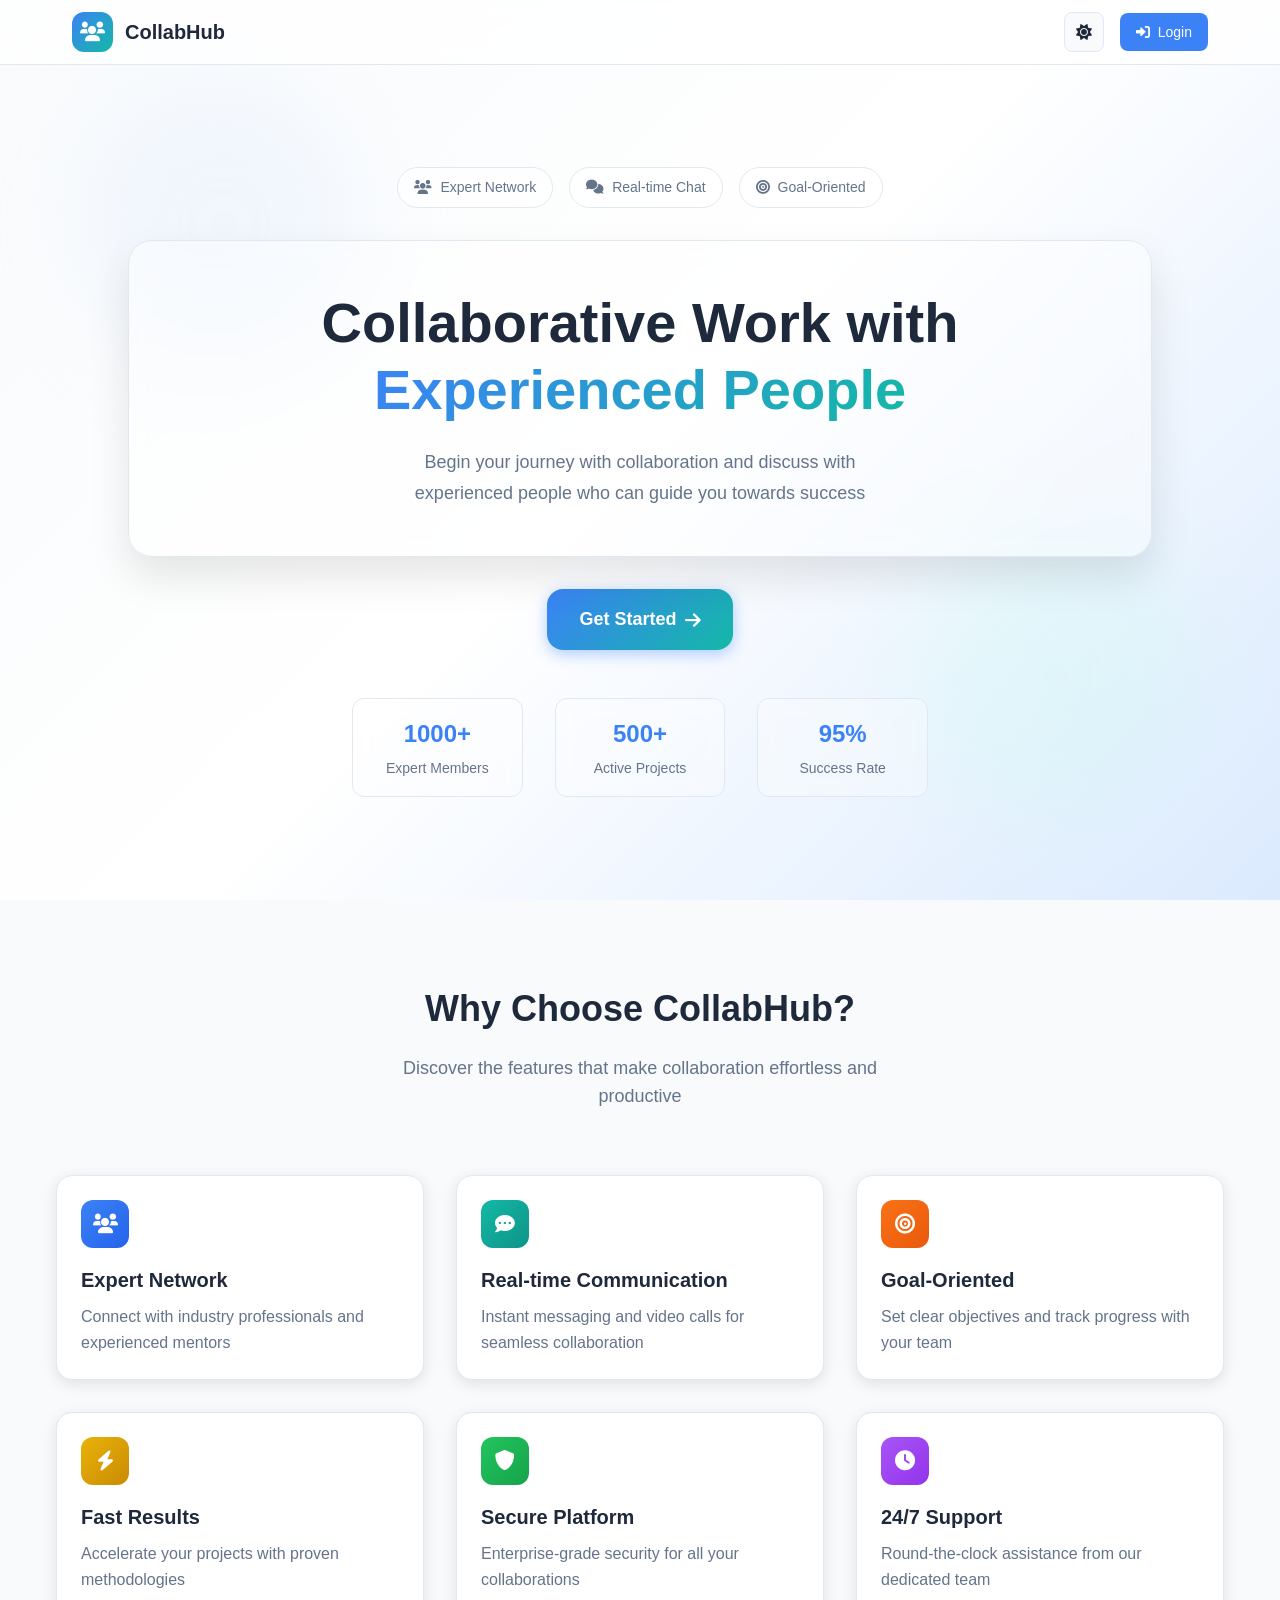
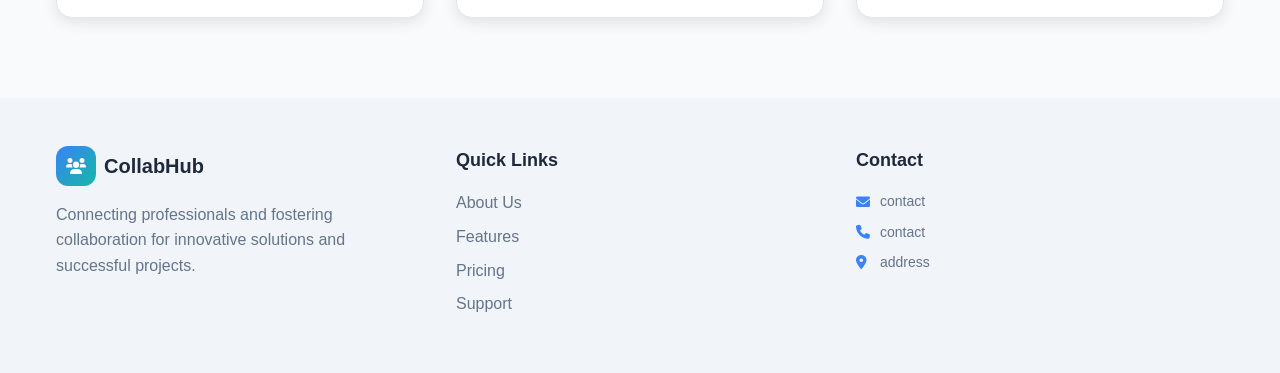
==== index.html @ 05224638 "Landing Page" ====
<!DOCTYPE html>
<html lang="en">
<head>
    <meta charset="UTF-8">
    <meta name="viewport" content="width=device-width, initial-scale=1.0">
    <meta name="description" content="CollabHub - Connect with experienced professionals for collaborative work and mentorship">
    <meta name="keywords" content="collaboration, mentorship, professional network, teamwork">
    <title>CollabHub - Collaborative Platform</title>
    <link rel="stylesheet" href="styles.css">
    <link href="https://cdnjs.cloudflare.com/ajax/libs/font-awesome/6.0.0/css/all.min.css" rel="stylesheet">
    <link rel="preconnect" href="https://fonts.googleapis.com">
    <link rel="preconnect" href="https://fonts.gstatic.com" crossorigin>
</head>
<body>
    <header class="header">
        <div class="container">
            <div class="nav-wrapper">
                <a href="#" class="logo">
                    <div class="logo-icon">
                        <i class="fas fa-users"></i>
                    </div>
                    <span class="logo-text">CollabHub</span>
                </a>

                <nav class="nav-menu">
                    <div class="nav-items">
                        <button class="theme-toggle" id="themeToggle" aria-label="Toggle theme">
                            <i class="fas fa-sun" id="themeIcon"></i>
                        </button>
                        <a href="#" class="login-btn" onclick="handleLogin(); return false;">
                            <i class="fas fa-sign-in-alt"></i>
                            <span>Login</span>
                        </a>
                    </div>
                </nav>
            </div>
        </div>
    </header>

    <section class="hero">
        <div class="hero-background">
            <div class="bg-decoration bg-decoration-1"></div>
            <div class="bg-decoration bg-decoration-2"></div>
        </div>
        
        <div class="container">
            <div class="hero-content">
                <div class="feature-badges">
                    <div class="badge">
                        <i class="fas fa-users"></i>
                        <span>Expert Network</span>
                    </div>
                    <div class="badge">
                        <i class="fas fa-comments"></i>
                        <span>Real-time Chat</span>
                    </div>
                    <div class="badge">
                        <i class="fas fa-bullseye"></i>
                        <span>Goal-Oriented</span>
                    </div>
                </div>

                <div class="hero-main">
                    <h1 class="hero-title">
                        Collaborative Work with
                        <span class="gradient-text">Experienced People</span>
                    </h1>
                    
                    <p class="hero-description">
                        Begin your journey with collaboration and discuss with experienced people who can guide you towards success
                    </p>
                </div>

                <a href="#" class="cta-button" onclick="handleGetStarted(); return false;">
                    <span>Get Started</span>
                    <i class="fas fa-arrow-right"></i>
                </a>

                <div class="trust-indicators">
                    <div class="indicator">
                        <div class="indicator-number">1000+</div>
                        <div class="indicator-label">Expert Members</div>
                    </div>
                    <div class="indicator">
                        <div class="indicator-number">500+</div>
                        <div class="indicator-label">Active Projects</div>
                    </div>
                    <div class="indicator">
                        <div class="indicator-number">95%</div>
                        <div class="indicator-label">Success Rate</div>
                    </div>
                </div>
            </div>
        </div>
    </section>

    <section class="features">
        <div class="container">
            <div class="section-header">
                <h2>Why Choose CollabHub?</h2>
                <p>Discover the features that make collaboration effortless and productive</p>
            </div>

            <div class="features-grid">
                <div class="feature-card">
                    <div class="feature-icon blue">
                        <i class="fas fa-users"></i>
                    </div>
                    <h3>Expert Network</h3>
                    <p>Connect with industry professionals and experienced mentors</p>
                </div>

                <div class="feature-card">
                    <div class="feature-icon teal">
                        <i class="fas fa-comment-dots"></i>
                    </div>
                    <h3>Real-time Communication</h3>
                    <p>Instant messaging and video calls for seamless collaboration</p>
                </div>

                <div class="feature-card">
                    <div class="feature-icon orange">
                        <i class="fas fa-bullseye"></i>
                    </div>
                    <h3>Goal-Oriented</h3>
                    <p>Set clear objectives and track progress with your team</p>
                </div>

                <div class="feature-card">
                    <div class="feature-icon yellow">
                        <i class="fas fa-bolt"></i>
                    </div>
                    <h3>Fast Results</h3>
                    <p>Accelerate your projects with proven methodologies</p>
                </div>

                <div class="feature-card">
                    <div class="feature-icon green">
                        <i class="fas fa-shield-alt"></i>
                    </div>
                    <h3>Secure Platform</h3>
                    <p>Enterprise-grade security for all your collaborations</p>
                </div>

                <div class="feature-card">
                    <div class="feature-icon purple">
                        <i class="fas fa-clock"></i>
                    </div>
                    <h3>24/7 Support</h3>
                    <p>Round-the-clock assistance from our dedicated team</p>
                </div>
            </div>
        </div>
    </section>

    <footer class="footer">
        <div class="container">
            <div class="footer-content">
                <!-- Logo and description -->
                <div class="footer-section">
                    <div class="footer-logo">
                        <div class="logo-icon" style="padding: 0.375rem; font-size: 1rem;">
                            <i class="fas fa-users"></i>
                        </div>
                        <span class="logo-text">CollabHub</span>
                    </div>
                    <p class="footer-description">
                        Connecting professionals and fostering collaboration for innovative solutions and successful projects.
                    </p>
                </div>

                <div class="footer-section">
                    <h3>Quick Links</h3>
                    <ul class="footer-links">
                        <li><a href="#" onclick="alert('About Us page coming soon!'); return false;">About Us</a></li>
                        <li><a href="#features">Features</a></li>
                        <li><a href="#" onclick="alert('Pricing page coming soon!'); return false;">Pricing</a></li>
                        <li><a href="#" onclick="alert('Support page coming soon!'); return false;">Support</a></li>
                    </ul>
                </div>

                <div class="footer-section">
                    <h3>Contact</h3>
                    <div class="contact-info">
                        <div class="contact-item">
                            <i class="fas fa-envelope"></i>
                            <span>contact</span>
                        </div>
                        <div class="contact-item">
                            <i class="fas fa-phone"></i>
                            <span>contact</span>
                        </div>
                        <div class="contact-item">
                            <i class="fas fa-map-marker-alt"></i>
                            <span>address</span>
                        </div>
                    </div>
                </div>
            </div>
        </div>
    </footer>

    <script src="script.js"></script>
</body>
</html>
---- styles.css ----
:root {
  --bg-primary: #ffffff;
  --bg-secondary: #f8fafc;
  --bg-tertiary: #f1f5f9;
  --text-primary: #1e293b;
  --text-secondary: #64748b;
  --text-muted: #94a3b8;
  --border-color: #e2e8f0;
  --shadow-light: rgba(0, 0, 0, 0.1);
  --shadow-medium: rgba(0, 0, 0, 0.15);
  --shadow-heavy: rgba(0, 0, 0, 0.25);
  
  --color-blue: #3b82f6;
  --color-blue-dark: #2563eb;
  --color-teal: #14b8a6;
  --color-orange: #f97316;
  --color-yellow: #eab308;
  --color-green: #22c55e;
  --color-purple: #a855f7;
  
  --gradient-primary: linear-gradient(135deg, var(--color-blue), var(--color-teal));
  --gradient-text: linear-gradient(135deg, var(--color-blue), var(--color-teal));
}

[data-theme="dark"] {
  --bg-primary: #0f172a;
  --bg-secondary: #1e293b;
  --bg-tertiary: #334155;
  --text-primary: #f8fafc;
  --text-secondary: #cbd5e1;
  --text-muted: #94a3b8;
  --border-color: #334155;
  --shadow-light: rgba(0, 0, 0, 0.3);
  --shadow-medium: rgba(0, 0, 0, 0.4);
  --shadow-heavy: rgba(0, 0, 0, 0.6);
}

* {
  margin: 0;
  padding: 0;
  box-sizing: border-box;
}

html {
  scroll-behavior: smooth;
}

body {
  font-family: -apple-system, BlinkMacSystemFont, 'Segoe UI', Roboto, 'Helvetica Neue', Arial, sans-serif;
  line-height: 1.6;
  color: var(--text-primary);
  background-color: var(--bg-primary);
  transition: background-color 0.3s ease, color 0.3s ease;
  overflow-x: hidden;
}

.container {
  max-width: 1200px;
  margin: 0 auto;
  padding: 0 1rem;
}

.header {
  position: fixed;
  top: 0;
  left: 0;
  right: 0;
  background: rgba(255, 255, 255, 0.95);
  backdrop-filter: blur(10px);
  -webkit-backdrop-filter: blur(10px);
  border-bottom: 1px solid var(--border-color);
  z-index: 1000;
  transition: all 0.3s ease;
}

[data-theme="dark"] .header {
  background: rgba(15, 23, 42, 0.95);
}

.nav-wrapper {
  display: flex;
  justify-content: space-between;
  align-items: center;
  height: 4rem;
  max-width: 1200px;
  margin: 0 auto;
  padding: 0 1rem;
}

.logo {
  display: flex;
  align-items: center;
  gap: 0.75rem;
  text-decoration: none;
}

.logo-icon {
  background: var(--gradient-primary);
  padding: 0.5rem;
  border-radius: 0.75rem;
  color: white;
  font-size: 1.25rem;
  display: flex;
  align-items: center;
  justify-content: center;
  min-width: 2.5rem;
  height: 2.5rem;
}

.logo-text {
  font-size: 1.25rem;
  font-weight: 700;
  color: var(--text-primary);
}

.nav-items {
  display: flex;
  align-items: center;
  gap: 1rem;
}

.theme-toggle {
  background: var(--bg-secondary);
  border: 1px solid var(--border-color);
  border-radius: 0.5rem;
  padding: 0.5rem;
  cursor: pointer;
  transition: all 0.3s ease;
  color: var(--text-primary);
  font-size: 1rem;
  display: flex;
  align-items: center;
  justify-content: center;
  min-width: 2.5rem;
  height: 2.5rem;
}

.theme-toggle:hover {
  background: var(--bg-tertiary);
  transform: scale(1.05);
}

.login-btn {
  display: flex;
  align-items: center;
  gap: 0.5rem;
  background: var(--color-blue);
  color: white;
  border: none;
  padding: 0.5rem 1rem;
  border-radius: 0.5rem;
  font-weight: 500;
  cursor: pointer;
  transition: all 0.3s ease;
  text-decoration: none;
  font-size: 0.875rem;
}

.login-btn:hover {
  background: var(--color-blue-dark);
  transform: scale(1.05);
}

.hero {
  min-height: 100vh;
  display: flex;
  align-items: center;
  justify-content: center;
  position: relative;
  background: linear-gradient(135deg, var(--bg-secondary), var(--bg-primary), #dbeafe);
  padding: 6rem 1rem 2rem;
  overflow: hidden;
}

[data-theme="dark"] .hero {
  background: linear-gradient(135deg, var(--bg-secondary), var(--bg-primary), #1e3a8a);
}

.hero-background {
  position: absolute;
  inset: 0;
  overflow: hidden;
  pointer-events: none;
}

.bg-decoration {
  position: absolute;
  width: 18rem;
  height: 18rem;
  border-radius: 50%;
  filter: blur(3rem);
  opacity: 0.3;
  animation: float 6s ease-in-out infinite;
}

.bg-decoration-1 {
  top: 5rem;
  left: 5rem;
  background: #dbeafe;
  animation-delay: 0s;
}

.bg-decoration-2 {
  bottom: 5rem;
  right: 5rem;
  background: #ccfbf1;
  animation-delay: 3s;
}

[data-theme="dark"] .bg-decoration-1 {
  background: #1e3a8a;
}

[data-theme="dark"] .bg-decoration-2 {
  background: #134e4a;
}

@keyframes float {
  0%, 100% { transform: translateY(0px); }
  50% { transform: translateY(-20px); }
}

.hero-content {
  text-align: center;
  position: relative;
  z-index: 10;
  max-width: 64rem;
  margin: 0 auto;
  width: 100%;
}

.feature-badges {
  display: flex;
  justify-content: center;
  gap: 1rem;
  margin-bottom: 2rem;
  flex-wrap: wrap;
}

.badge {
  display: flex;
  align-items: center;
  gap: 0.5rem;
  background: rgba(255, 255, 255, 0.6);
  backdrop-filter: blur(10px);
  -webkit-backdrop-filter: blur(10px);
  padding: 0.5rem 1rem;
  border-radius: 2rem;
  border: 1px solid var(--border-color);
  font-size: 0.875rem;
  color: var(--text-secondary);
  transition: all 0.3s ease;
  white-space: nowrap;
}

[data-theme="dark"] .badge {
  background: rgba(30, 41, 59, 0.6);
}

.badge:hover {
  transform: translateY(-2px);
  box-shadow: 0 4px 12px var(--shadow-light);
}

.hero-main {
  background: rgba(255, 255, 255, 0.4);
  backdrop-filter: blur(10px);
  -webkit-backdrop-filter: blur(10px);
  border: 1px solid var(--border-color);
  border-radius: 1.5rem;
  padding: 3rem 2rem;
  margin-bottom: 2rem;
  box-shadow: 0 20px 40px var(--shadow-light);
  transition: all 0.3s ease;
}

[data-theme="dark"] .hero-main {
  background: rgba(30, 41, 59, 0.4);
}

.hero-main:hover {
  box-shadow: 0 25px 50px var(--shadow-medium);
}

.hero-title {
  font-size: clamp(2rem, 5vw, 3.5rem);
  font-weight: 700;
  line-height: 1.2;
  margin-bottom: 1.5rem;
  color: var(--text-primary);
}

.gradient-text {
  background: var(--gradient-text);
  -webkit-background-clip: text;
  background-clip: text;
  -webkit-text-fill-color: transparent;
  color: transparent;
}

.hero-description {
  font-size: clamp(1rem, 2.5vw, 1.125rem);
  color: var(--text-secondary);
  max-width: 32rem;
  margin: 0 auto;
  line-height: 1.7;
}

.cta-button {
  display: inline-flex;
  align-items: center;
  gap: 0.5rem;
  background: var(--gradient-primary);
  color: white;
  border: none;
  padding: 1rem 2rem;
  border-radius: 1rem;
  font-size: 1.125rem;
  font-weight: 600;
  cursor: pointer;
  transition: all 0.3s ease;
  box-shadow: 0 4px 15px rgba(59, 130, 246, 0.4);
  margin-bottom: 3rem;
  text-decoration: none;
}

.cta-button:hover {
  transform: scale(1.05);
  box-shadow: 0 8px 25px rgba(59, 130, 246, 0.6);
}

.cta-button i {
  transition: transform 0.3s ease;
}

.cta-button:hover i {
  transform: translateX(4px);
}

.trust-indicators {
  display: grid;
  grid-template-columns: repeat(auto-fit, minmax(150px, 1fr));
  gap: 2rem;
  max-width: 36rem;
  margin: 0 auto;
}

.indicator {
  background: rgba(255, 255, 255, 0.3);
  backdrop-filter: blur(10px);
  -webkit-backdrop-filter: blur(10px);
  border-radius: 0.75rem;
  padding: 1rem;
  border: 1px solid var(--border-color);
  transition: all 0.3s ease;
}

[data-theme="dark"] .indicator {
  background: rgba(30, 41, 59, 0.3);
}

.indicator:hover {
  transform: translateY(-4px);
  box-shadow: 0 8px 20px var(--shadow-light);
}

.indicator-number {
  font-size: 1.5rem;
  font-weight: 700;
  color: var(--color-blue);
  margin-bottom: 0.25rem;
}

.indicator-label {
  font-size: 0.875rem;
  color: var(--text-secondary);
}

.features {
  padding: 5rem 0;
  background: var(--bg-secondary);
}

.section-header {
  text-align: center;
  margin-bottom: 4rem;
}

.section-header h2 {
  font-size: clamp(1.875rem, 4vw, 2.25rem);
  font-weight: 700;
  color: var(--text-primary);
  margin-bottom: 1rem;
}

.section-header p {
  font-size: clamp(1rem, 2.5vw, 1.125rem);
  color: var(--text-secondary);
  max-width: 32rem;
  margin: 0 auto;
}

.features-grid {
  display: grid;
  grid-template-columns: repeat(auto-fit, minmax(280px, 1fr));
  gap: 2rem;
}

.feature-card {
  background: var(--bg-primary);
  border-radius: 1rem;
  padding: 1.5rem;
  box-shadow: 0 4px 15px var(--shadow-light);
  border: 1px solid var(--border-color);
  transition: all 0.3s ease;
}

.feature-card:hover {
  transform: translateY(-4px);
  box-shadow: 0 8px 25px var(--shadow-medium);
}

.feature-icon {
  width: 3rem;
  height: 3rem;
  border-radius: 0.75rem;
  display: flex;
  align-items: center;
  justify-content: center;
  margin-bottom: 1rem;
  font-size: 1.25rem;
  color: white;
}

.feature-icon.blue { background: linear-gradient(135deg, #3b82f6, #2563eb); }
.feature-icon.teal { background: linear-gradient(135deg, #14b8a6, #0d9488); }
.feature-icon.orange { background: linear-gradient(135deg, #f97316, #ea580c); }
.feature-icon.yellow { background: linear-gradient(135deg, #eab308, #ca8a04); }
.feature-icon.green { background: linear-gradient(135deg, #22c55e, #16a34a); }
.feature-icon.purple { background: linear-gradient(135deg, #a855f7, #9333ea); }

.feature-card h3 {
  font-size: 1.25rem;
  font-weight: 600;
  color: var(--text-primary);
  margin-bottom: 0.5rem;
}

.feature-card p {
  color: var(--text-secondary);
  line-height: 1.6;
}

/* Footer */
.footer {
  background: var(--bg-tertiary);
  color: var(--text-primary);
  padding: 3rem 0 1rem;
}

.footer-content {
  display: grid;
  grid-template-columns: repeat(auto-fit, minmax(250px, 1fr));
  gap: 2rem;
  margin-bottom: 2rem;
}

.footer-section h3 {
  font-size: 1.125rem;
  font-weight: 600;
  margin-bottom: 1rem;
  color: var(--text-primary);
}

.footer-logo {
  display: flex;
  align-items: center;
  gap: 0.5rem;
  margin-bottom: 1rem;
}

.footer-description {
  color: var(--text-secondary);
  line-height: 1.6;
  max-width: 20rem;
}

.footer-links {
  list-style: none;
}

.footer-links li {
  margin-bottom: 0.5rem;
}

.footer-links a {
  color: var(--text-secondary);
  text-decoration: none;
  transition: color 0.3s ease;
}

.footer-links a:hover {
  color: var(--text-primary);
}

.contact-info {
  display: flex;
  flex-direction: column;
  gap: 0.5rem;
}

.contact-item {
  display: flex;
  align-items: center;
  gap: 0.5rem;
  color: var(--text-secondary);
  font-size: 0.875rem;
}

.contact-item i {
  width: 1rem;
  color: var(--color-blue);
}

.footer-bottom {
  border-top: 1px solid var(--border-color);
  padding-top: 1rem;
  text-align: center;
}

.footer-bottom p {
  color: var(--text-secondary);
  font-size: 0.875rem;
}

@media (max-width: 1024px) {
  .container {
    padding: 0 1.5rem;
  }
  
  .hero {
    padding: 5rem 1.5rem 2rem;
  }
  
  .hero-main {
    padding: 2.5rem 1.5rem;
  }
  
  .trust-indicators {
    grid-template-columns: repeat(auto-fit, minmax(120px, 1fr));
    gap: 1.5rem;
  }
}

@media (max-width: 768px) {
  .nav-wrapper {
    padding: 0 1rem;
  }
  
  .logo-text {
    font-size: 1.125rem;
  }
  
  .nav-items {
    gap: 0.75rem;
  }
  
  .hero {
    padding: 5rem 1rem 2rem;
    min-height: 90vh;
  }
  
  .hero-content {
    max-width: 100%;
  }
  
  .feature-badges {
    gap: 0.5rem;
    justify-content: center;
  }
  
  .badge {
    font-size: 0.75rem;
    padding: 0.375rem 0.75rem;
  }
  
  .hero-main {
    padding: 2rem 1rem;
    margin-bottom: 1.5rem;
  }
  
  .hero-title {
    margin-bottom: 1rem;
  }
  
  .cta-button {
    padding: 0.875rem 1.5rem;
    font-size: 1rem;
    margin-bottom: 2rem;
  }
  
  .trust-indicators {
    grid-template-columns: 1fr;
    gap: 1rem;
    max-width: 20rem;
  }
  
  .features-grid {
    grid-template-columns: 1fr;
    gap: 1.5rem;
  }
  
  .footer-content {
    grid-template-columns: 1fr;
    text-align: center;
    gap: 1.5rem;
  }
  
  .section-header {
    margin-bottom: 3rem;
  }
}

@media (max-width: 480px) {
  .nav-items {
    gap: 0.5rem;
  }
  
  .login-btn span {
    display: none;
  }
  
  .login-btn {
    padding: 0.5rem;
    min-width: 2.5rem;
    justify-content: center;
  }
  
  .theme-toggle {
    padding: 0.375rem;
    min-width: 2.25rem;
    height: 2.25rem;
  }
  
  .hero {
    padding: 4rem 0.75rem 1.5rem;
  }
  
  .hero-main {
    padding: 1.5rem 1rem;
  }
  
  .feature-badges {
    flex-direction: column;
    align-items: center;
    gap: 0.5rem;
  }
  
  .badge {
    font-size: 0.75rem;
    padding: 0.25rem 0.75rem;
  }
  
  .cta-button {
    padding: 0.75rem 1.25rem;
    font-size: 0.875rem;
  }
  
  .trust-indicators {
    gap: 0.75rem;
  }
  
  .indicator {
    padding: 0.75rem;
  }
  
  .indicator-number {
    font-size: 1.25rem;
  }
  
  .indicator-label {
    font-size: 0.75rem;
  }
  
  .features {
    padding: 3rem 0;
  }
  
  .feature-card {
    padding: 1.25rem;
  }
}

@media (max-width: 320px) {
  .container {
    padding: 0 0.75rem;
  }
  
  .hero-content {
    padding: 0 0.5rem;
  }
  
  .hero-main {
    padding: 1.25rem 0.75rem;
  }
  
  .logo-text {
    font-size: 1rem;
  }
  
  .cta-button {
    padding: 0.625rem 1rem;
    font-size: 0.875rem;
  }
}

@media (prefers-reduced-motion: reduce) {
  * {
    animation-duration: 0.01ms !important;
    animation-iteration-count: 1 !important;
    transition-duration: 0.01ms !important;
  }
}

.keyboard-navigation *:focus {
  outline: 2px solid var(--color-blue);
  outline-offset: 2px;
}

@media (prefers-contrast: high) {
  :root {
    --border-color: #000000;
    --shadow-light: rgba(0, 0, 0, 0.5);
    --shadow-medium: rgba(0, 0, 0, 0.7);
  }
  
  [data-theme="dark"] {
    --border-color: #ffffff;
  }
}

@media print {
  .header,
  .theme-toggle,
  .login-btn,
  .cta-button {
    display: none;
  }
  
  .hero {
    min-height: auto;
    padding: 2rem 0;
  }
  
  .bg-decoration {
    display: none;
  }
}
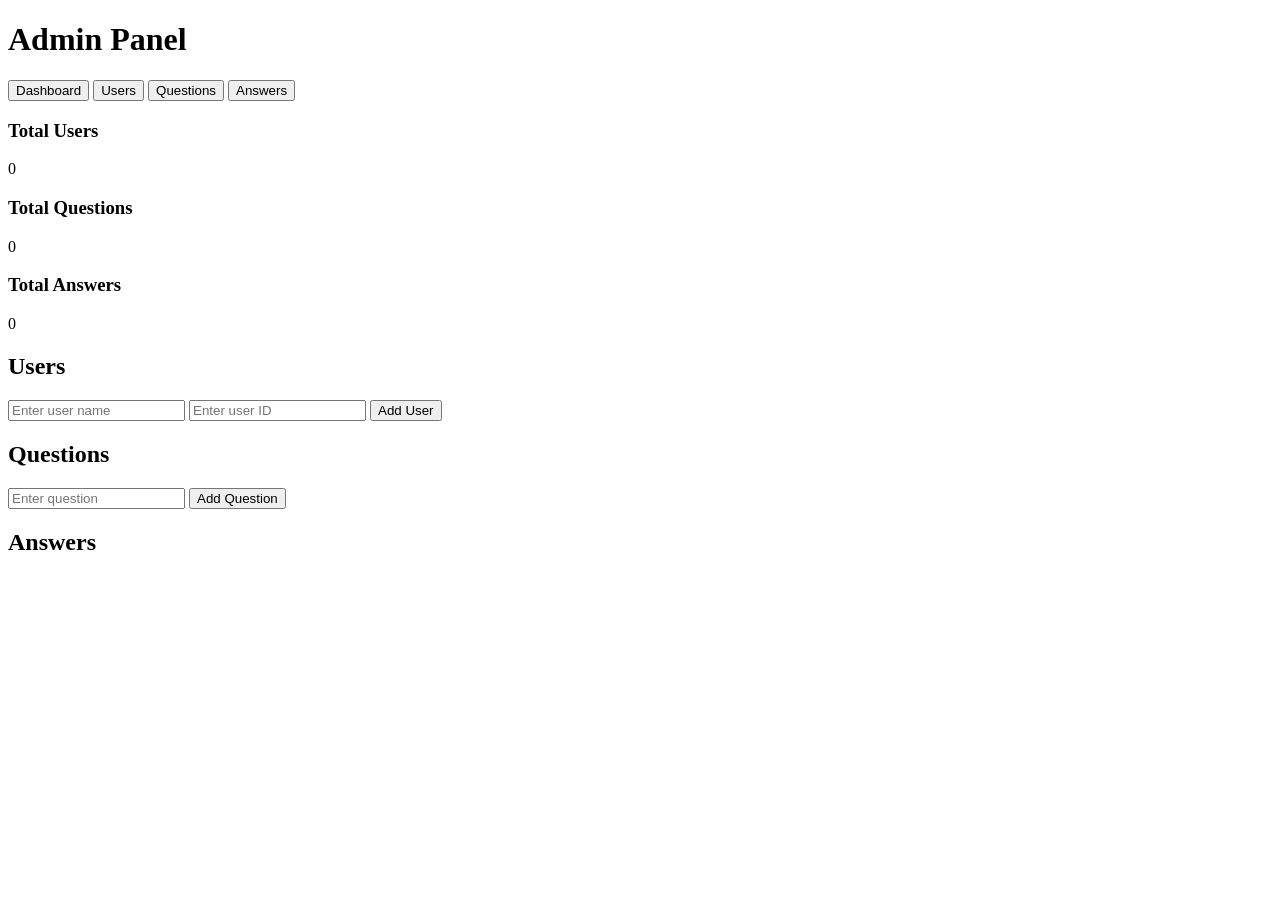
==== commit 7829f852: "Add files via upload" ====
--- a/index.html
+++ b/index.html
@@ -1,205 +1,62 @@
 <!DOCTYPE html>
 <html lang="en">
 <head>
-    <meta charset="UTF-8">
-    <meta name="viewport" content="width=device-width, initial-scale=1.0">
-    <meta name="description" content="CollabHub - Connect with experienced professionals for collaborative work and mentorship">
-    <meta name="keywords" content="collaboration, mentorship, professional network, teamwork">
-    <title>CollabHub - Collaborative Platform</title>
-    <link rel="stylesheet" href="styles.css">
-    <link href="https://cdnjs.cloudflare.com/ajax/libs/font-awesome/6.0.0/css/all.min.css" rel="stylesheet">
-    <link rel="preconnect" href="https://fonts.googleapis.com">
-    <link rel="preconnect" href="https://fonts.gstatic.com" crossorigin>
+  <meta charset="UTF-8" />
+  <meta name="viewport" content="width=device-width, initial-scale=1" />
+  <title>Admin Panel</title>
+  <link rel="stylesheet" href="style.css" />
 </head>
 <body>
-    <header class="header">
-        <div class="container">
-            <div class="nav-wrapper">
-                <a href="#" class="logo">
-                    <div class="logo-icon">
-                        <i class="fas fa-users"></i>
-                    </div>
-                    <span class="logo-text">CollabHub</span>
-                </a>
+  <header>
+    <h1>Admin Panel</h1>
+  </header>
 
-                <nav class="nav-menu">
-                    <div class="nav-items">
-                        <button class="theme-toggle" id="themeToggle" aria-label="Toggle theme">
-                            <i class="fas fa-sun" id="themeIcon"></i>
-                        </button>
-                        <a href="#" class="login-btn" onclick="handleLogin(); return false;">
-                            <i class="fas fa-sign-in-alt"></i>
-                            <span>Login</span>
-                        </a>
-                    </div>
-                </nav>
-            </div>
-        </div>
-    </header>
+  <nav>
+    <button class="active" onclick="showSection('dashboard', this)">Dashboard</button>
+    <button onclick="showSection('users', this)">Users</button>
+    <button onclick="showSection('questions', this)">Questions</button>
+    <button onclick="showSection('answers', this)">Answers</button>
+  </nav>
 
-    <section class="hero">
-        <div class="hero-background">
-            <div class="bg-decoration bg-decoration-1"></div>
-            <div class="bg-decoration bg-decoration-2"></div>
-        </div>
-        
-        <div class="container">
-            <div class="hero-content">
-                <div class="feature-badges">
-                    <div class="badge">
-                        <i class="fas fa-users"></i>
-                        <span>Expert Network</span>
-                    </div>
-                    <div class="badge">
-                        <i class="fas fa-comments"></i>
-                        <span>Real-time Chat</span>
-                    </div>
-                    <div class="badge">
-                        <i class="fas fa-bullseye"></i>
-                        <span>Goal-Oriented</span>
-                    </div>
-                </div>
-
-                <div class="hero-main">
-                    <h1 class="hero-title">
-                        Collaborative Work with
-                        <span class="gradient-text">Experienced People</span>
-                    </h1>
-                    
-                    <p class="hero-description">
-                        Begin your journey with collaboration and discuss with experienced people who can guide you towards success
-                    </p>
-                </div>
-
-                <a href="#" class="cta-button" onclick="handleGetStarted(); return false;">
-                    <span>Get Started</span>
-                    <i class="fas fa-arrow-right"></i>
-                </a>
-
-                <div class="trust-indicators">
-                    <div class="indicator">
-                        <div class="indicator-number">1000+</div>
-                        <div class="indicator-label">Expert Members</div>
-                    </div>
-                    <div class="indicator">
-                        <div class="indicator-number">500+</div>
-                        <div class="indicator-label">Active Projects</div>
-                    </div>
-                    <div class="indicator">
-                        <div class="indicator-number">95%</div>
-                        <div class="indicator-label">Success Rate</div>
-                    </div>
-                </div>
-            </div>
-        </div>
+  <main>
+    <section id="dashboard" class="active">
+      <div class="grid">
+        <div class="card stat-card"><h3>Total Users</h3><p id="userCount">0</p></div>
+        <div class="card stat-card"><h3>Total Questions</h3><p id="questionCount">0</p></div>
+        <div class="card stat-card"><h3>Total Answers</h3><p id="answerCount">0</p></div>
+      </div>
     </section>
 
-    <section class="features">
-        <div class="container">
-            <div class="section-header">
-                <h2>Why Choose CollabHub?</h2>
-                <p>Discover the features that make collaboration effortless and productive</p>
-            </div>
-
-            <div class="features-grid">
-                <div class="feature-card">
-                    <div class="feature-icon blue">
-                        <i class="fas fa-users"></i>
-                    </div>
-                    <h3>Expert Network</h3>
-                    <p>Connect with industry professionals and experienced mentors</p>
-                </div>
-
-                <div class="feature-card">
-                    <div class="feature-icon teal">
-                        <i class="fas fa-comment-dots"></i>
-                    </div>
-                    <h3>Real-time Communication</h3>
-                    <p>Instant messaging and video calls for seamless collaboration</p>
-                </div>
-
-                <div class="feature-card">
-                    <div class="feature-icon orange">
-                        <i class="fas fa-bullseye"></i>
-                    </div>
-                    <h3>Goal-Oriented</h3>
-                    <p>Set clear objectives and track progress with your team</p>
-                </div>
-
-                <div class="feature-card">
-                    <div class="feature-icon yellow">
-                        <i class="fas fa-bolt"></i>
-                    </div>
-                    <h3>Fast Results</h3>
-                    <p>Accelerate your projects with proven methodologies</p>
-                </div>
-
-                <div class="feature-card">
-                    <div class="feature-icon green">
-                        <i class="fas fa-shield-alt"></i>
-                    </div>
-                    <h3>Secure Platform</h3>
-                    <p>Enterprise-grade security for all your collaborations</p>
-                </div>
-
-                <div class="feature-card">
-                    <div class="feature-icon purple">
-                        <i class="fas fa-clock"></i>
-                    </div>
-                    <h3>24/7 Support</h3>
-                    <p>Round-the-clock assistance from our dedicated team</p>
-                </div>
-            </div>
-        </div>
+    <!-- Users -->
+    <section id="users">
+      <div class="card">
+        <h2>Users</h2>
+        <input type="text" id="userName" placeholder="Enter user name" />
+        <input type="text" id="userId" placeholder="Enter user ID" />
+        <button class="btn btn-add" onclick="addUser()">Add User</button>
+        <div id="userList"></div>
+      </div>
     </section>
 
-    <footer class="footer">
-        <div class="container">
-            <div class="footer-content">
-                <!-- Logo and description -->
-                <div class="footer-section">
-                    <div class="footer-logo">
-                        <div class="logo-icon" style="padding: 0.375rem; font-size: 1rem;">
-                            <i class="fas fa-users"></i>
-                        </div>
-                        <span class="logo-text">CollabHub</span>
-                    </div>
-                    <p class="footer-description">
-                        Connecting professionals and fostering collaboration for innovative solutions and successful projects.
-                    </p>
-                </div>
+    <!-- Questions -->
+    <section id="questions">
+      <div class="card">
+        <h2>Questions</h2>
+        <input type="text" id="questionText" placeholder="Enter question" />
+        <button class="btn btn-add" onclick="addQuestion()">Add Question</button>
+        <div id="questionList"></div>
+      </div>
+    </section>
 
-                <div class="footer-section">
-                    <h3>Quick Links</h3>
-                    <ul class="footer-links">
-                        <li><a href="#" onclick="alert('About Us page coming soon!'); return false;">About Us</a></li>
-                        <li><a href="#features">Features</a></li>
-                        <li><a href="#" onclick="alert('Pricing page coming soon!'); return false;">Pricing</a></li>
-                        <li><a href="#" onclick="alert('Support page coming soon!'); return false;">Support</a></li>
-                    </ul>
-                </div>
+    <!-- Answers -->
+    <section id="answers">
+      <div class="card">
+        <h2>Answers</h2>
+        <div id="answerOverview"></div>
+      </div>
+    </section>
+  </main>
 
-                <div class="footer-section">
-                    <h3>Contact</h3>
-                    <div class="contact-info">
-                        <div class="contact-item">
-                            <i class="fas fa-envelope"></i>
-                            <span>contact</span>
-                        </div>
-                        <div class="contact-item">
-                            <i class="fas fa-phone"></i>
-                            <span>contact</span>
-                        </div>
-                        <div class="contact-item">
-                            <i class="fas fa-map-marker-alt"></i>
-                            <span>address</span>
-                        </div>
-                    </div>
-                </div>
-            </div>
-        </div>
-    </footer>
-
-    <script src="script.js"></script>
+  <script src="script.js"></script>
 </body>
-</html>+</html>
